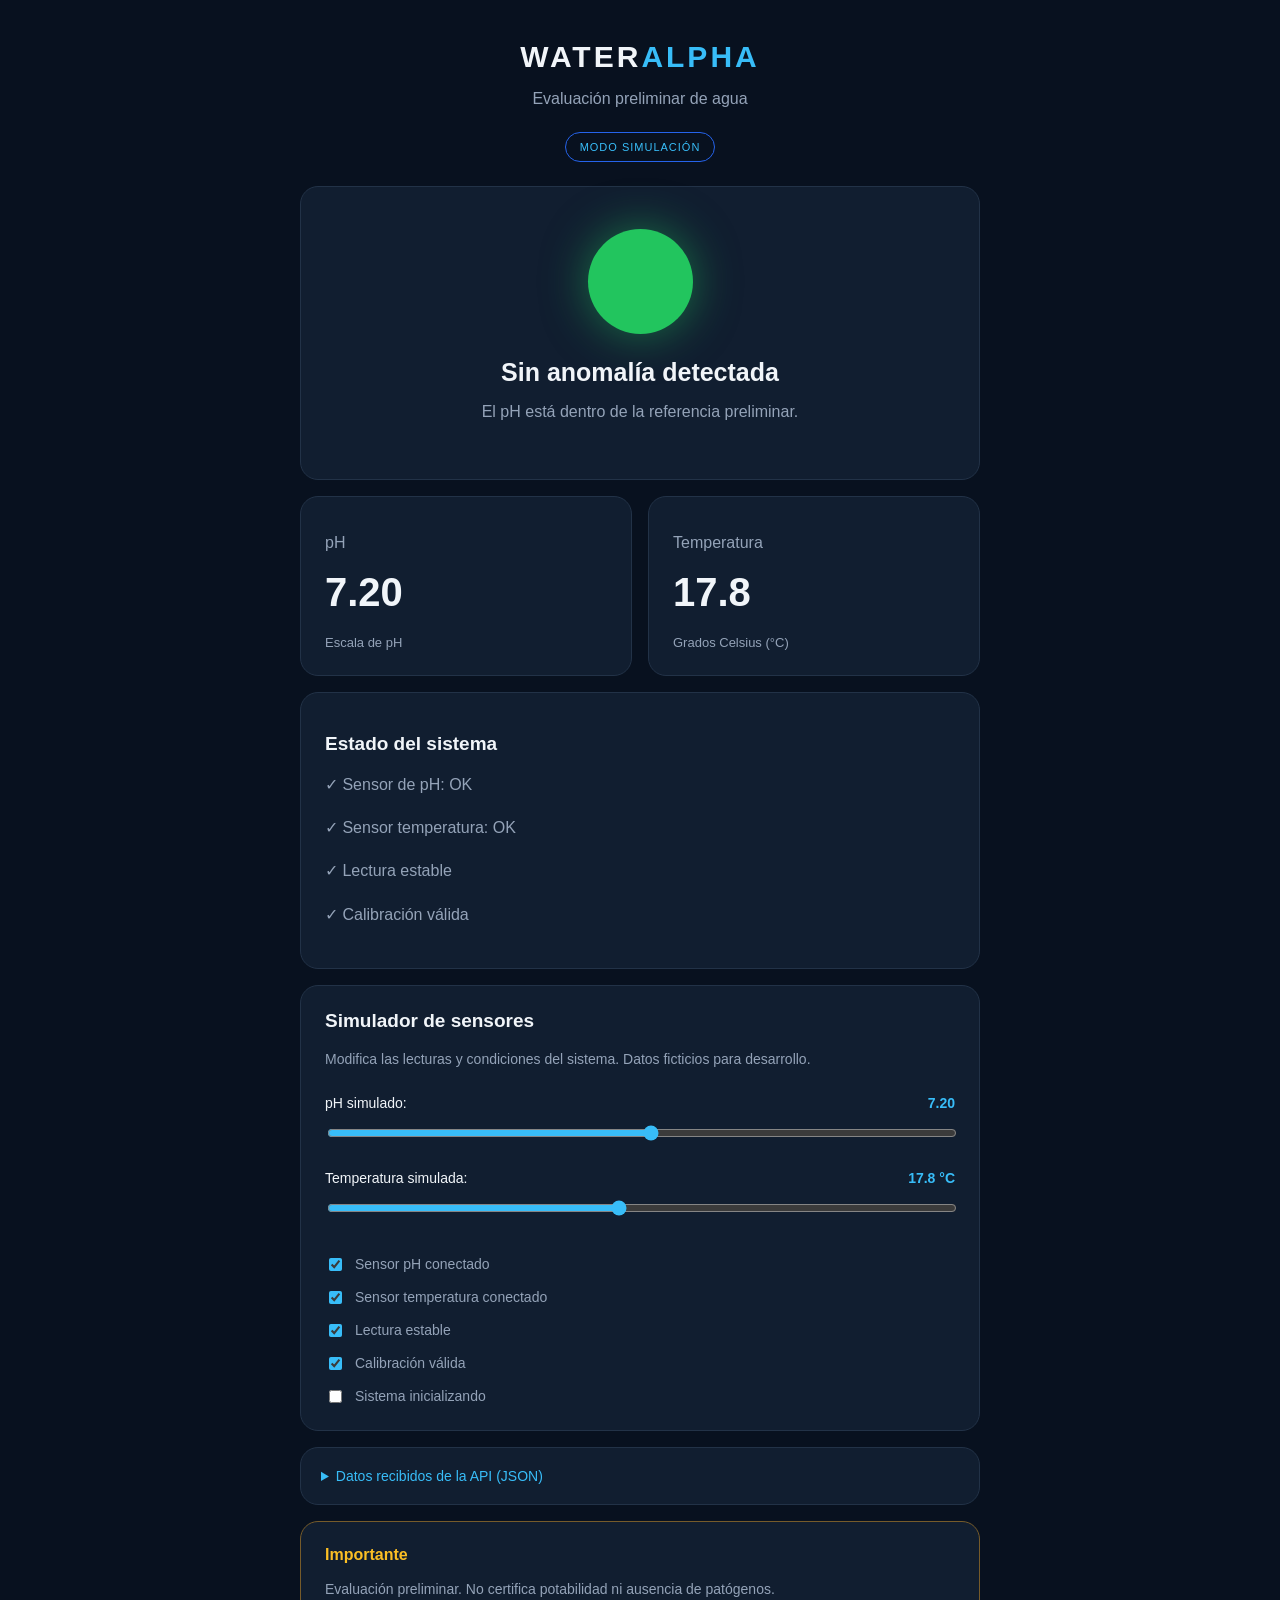
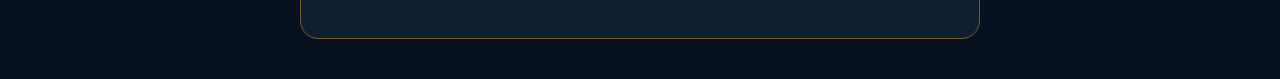
==== firmware/WaterAlpha/data/index.html @ 8d8c23e2 "feat: integrar LittleFS y archivos web en ESP32" ====
<!DOCTYPE html>
<html lang="es">
<head>
  <meta charset="UTF-8">
  <meta name="viewport" content="width=device-width, initial-scale=1.0">

  <title>WaterAlpha | Evaluación de agua</title>

  <!-- Conexión con nuestro archivo CSS -->
  <link rel="stylesheet" href="style.css">
  <script src="config.js" defer></script>
  <script src="mock.js" defer></script>
  <script src="state_machine.js" defer></script>
  <script src="api.js" defer></script>
  <script src="app.js" defer></script>
 
</head>

<body>

  <main class="dashboard">

    <!-- ENCABEZADO -->
    <header class="header">
      <span class="brand">WATER<span>ALPHA</span></span>
      <p>Evaluación preliminar de agua</p>
      <span id="mode-badge" class="mode">MODO SIMULACIÓN</span>
    </header>

    <!-- ESTADO PRINCIPAL -->
    <section class="status-card">
      <div id="status-light" class="status-light blue"></div>

      <h1 id="status-title">Inicializando</h1>

      <p id="status-message">
        Esperando mediciones...
      </p>
    </section>

    <!-- MEDICIONES -->
    <section class="measurements">

      <article class="measurement-card">
        <h2>pH</h2>
        <p id="ph-value" class="value">--</p>
        <span>Escala de pH</span>
      </article>

      <article class="measurement-card">
        <h2>Temperatura</h2>
        <p id="temperature-value" class="value">--</p>
        <span>Grados Celsius (°C)</span>
      </article>

    </section>

    <!-- DIAGNÓSTICO -->
    <section class="diagnostics">
      <h2>Estado del sistema</h2>

      <p id="ph-sensor-status">○ Sensor de pH: pendiente</p>
      <p id="temperature-sensor-status">○ Sensor de temperatura: pendiente</p>
      <p id="stability-status">○ Estabilidad: pendiente</p>
      <p id="calibration-status">○ Calibración: pendiente</p>
    </section>

    
<!-- PANEL DE SIMULACIÓN -->
<section class="simulator">

  <h2>Simulador de sensores</h2>

  <p class="simulator-description">
    Modifica las lecturas y condiciones del sistema.
    Datos ficticios para desarrollo.
  </p>

  <!-- Control de pH -->
  <div class="control">
    <label for="ph-input">
      pH simulado:
      <output id="ph-slider-value">7.20</output>
    </label>

    <input
      type="range"
      id="ph-input"
      min="0"
      max="14"
      step="0.05"
      value="7.2"
    >
  </div>

  <!-- Control de temperatura -->
  <div class="control">
    <label for="temperature-input">
      Temperatura simulada:
      <output id="temperature-slider-value">17.8 °C</output>
    </label>

    <input
      type="range"
      id="temperature-input"
      min="-10"
      max="50"
      step="0.1"
      value="17.8"
    >
  </div>

  <!-- Condiciones del sistema -->
  <div class="mock-flags">

    <label>
      <input type="checkbox" id="ph-connected" checked>
      Sensor pH conectado
    </label>

    <label>
      <input type="checkbox" id="temperature-connected" checked>
      Sensor temperatura conectado
    </label>

    <label>
      <input type="checkbox" id="stable-input" checked>
      Lectura estable
    </label>

    <label>
      <input type="checkbox" id="calibrated-input" checked>
      Calibración válida
    </label>
    
    <label>
      <input type="checkbox" id="initializing-input">
      Sistema inicializando
    </label>


  </div>

</section>


<!-- INSPECTOR DE API -->
<details class="api-debug">

  <summary>
    Datos recibidos de la API (JSON)
  </summary>

  <pre id="json-preview">Esperando respuesta...</pre>

</details>


    <!-- ADVERTENCIA -->
    <footer class="warning">
      <strong>Importante</strong>
      <p>
        Evaluación preliminar. No certifica potabilidad
        ni ausencia de patógenos.
      </p>
    </footer>

  </main>

</body>
</html>
---- firmware/WaterAlpha/data/style.css ----
/* WATERALPHA - ESTILOS INICIALES */

:root {
  --background: #08111f;
  --card: #111e30;
  --text: #f1f5f9;
  --muted: #94a3b8;
  --accent: #38bdf8;
}

* {
  box-sizing: border-box;
}

body {
  margin: 0;
  min-height: 100vh;
  font-family: Arial, sans-serif;
  background: var(--background);
  color: var(--text);
}

.dashboard {
  width: min(100% - 32px, 680px);
  margin: 40px auto;
}

/* ENCABEZADO */

.header {
  text-align: center;
  margin-bottom: 24px;
}

.brand {
  font-size: 30px;
  font-weight: 800;
  letter-spacing: 3px;
}

.brand span {
  color: var(--accent);
}

.header p {
  color: var(--muted);
}

.mode {
  display: inline-block;
  margin-top: 8px;
  padding: 8px 14px;
  border: 1px solid #2563eb;
  border-radius: 30px;
  font-size: 11px;
  letter-spacing: 1px;
  color: var(--accent);
}

/* TARJETAS */

.status-card,
.measurement-card,
.diagnostics,
.warning {
  background: var(--card);
  border: 1px solid #223247;
  border-radius: 18px;
  padding: 24px;
}

.status-card {
  text-align: center;
  padding: 42px 24px;
}

.status-card h1 {
  font-size: 25px;
  margin-bottom: 8px;
}

.status-card p {
  color: var(--muted);
}

/* LED VIRTUAL */

.status-light {
  width: 105px;
  height: 105px;
  margin: 0 auto 24px;
  border-radius: 50%;
  transition: background 0.3s, box-shadow 0.3s;
}

.status-light.blue {
  background: #3b82f6;
  box-shadow: 0 0 45px #3b82f680;
}

/* MEDICIONES */

.measurements {
  display: grid;
  grid-template-columns: repeat(2, 1fr);
  gap: 16px;
  margin: 16px 0;
}

.measurement-card h2 {
  color: var(--muted);
  font-size: 16px;
  font-weight: 400;
}

.value {
  font-size: 40px;
  font-weight: 700;
  margin: 18px 0;
}

.measurement-card span {
  color: var(--muted);
  font-size: 13px;
}

/* DIAGNÓSTICO */

.diagnostics h2 {
  font-size: 19px;
}

.diagnostics p {
  color: var(--muted);
  line-height: 1.7;
}

/* ADVERTENCIA */

.warning {
  margin-top: 16px;
  border-color: #765b2a;
}

.warning strong {
  color: #fbbf24;
}

.warning p {
  color: var(--muted);
  font-size: 14px;
  line-height: 1.6;
}

/* ADAPTACIÓN PARA CELULARES */

@media (max-width: 480px) {
  .dashboard {
    margin: 20px auto;
  }

  .measurements {
    grid-template-columns: 1fr;
  }

  .value {
    font-size: 36px;
  }
}


/* PANEL DE SIMULACIÓN */

.simulator {
  background: var(--card);
  border: 1px solid #223247;
  border-radius: 18px;
  padding: 24px;
  margin-top: 16px;
}

.simulator h2 {
  margin-top: 0;
  font-size: 19px;
}

.simulator-description {
  color: var(--muted);
  font-size: 14px;
  line-height: 1.6;
  margin-bottom: 25px;
}

.control {
  margin-bottom: 25px;
}

.control label {
  display: flex;
  justify-content: space-between;
  gap: 12px;
  margin-bottom: 12px;
  font-size: 14px;
}

.control output {
  color: var(--accent);
  font-weight: bold;
}

.control input[type="range"] {
  width: 100%;
  accent-color: var(--accent);
  cursor: pointer;
}

.mock-flags {
  display: grid;
  gap: 14px;
  padding-top: 10px;
}

.mock-flags label {
  display: flex;
  align-items: center;
  gap: 10px;
  font-size: 14px;
  color: var(--muted);
  cursor: pointer;
}

.mock-flags input {
  accent-color: var(--accent);
}


/* ESTADOS DEL LED VIRTUAL */

.status-light.green {
  background: #22c55e;
  box-shadow: 0 0 45px #22c55e80;
}

.status-light.yellow {
  background: #eab308;
  box-shadow: 0 0 45px #eab30880;
}

.status-light.red {
  background: #ef4444;
  box-shadow: 0 0 45px #ef444480;
}

.status-light.magenta {
  background: #d946ef;
  box-shadow: 0 0 45px #d946ef80;
  animation: error-pulse 1.5s ease-in-out infinite;
}

@keyframes error-pulse {
  0%, 100% {
    opacity: 1;
  }

  50% {
    opacity: 0.35;
  }
}

/* Accesibilidad: reducir animaciones */
@media (prefers-reduced-motion: reduce) {
  .status-light.magenta {
    animation: none;
  }
}


/* INSPECTOR DE API */

.api-debug {
  margin-top: 16px;
  padding: 20px;
  background: var(--card);
  border: 1px solid #223247;
  border-radius: 18px;
}

.api-debug summary {
  cursor: pointer;
  color: var(--accent);
  font-size: 14px;
}

.api-debug pre {
  padding: 16px;
  background: #08111f;
  border-radius: 10px;
  color: #cbd5e1;
  font-size: 12px;
  line-height: 1.6;
  white-space: pre-wrap;
  overflow-wrap: anywhere;
  max-height: 320px;
  overflow: auto;
}

/* Estado de pérdida de comunicación */
.status-light.offline {
  background: #64748b;
  box-shadow: 0 0 25px #64748b55;
}

.simulator[hidden] {
  display: none;
}
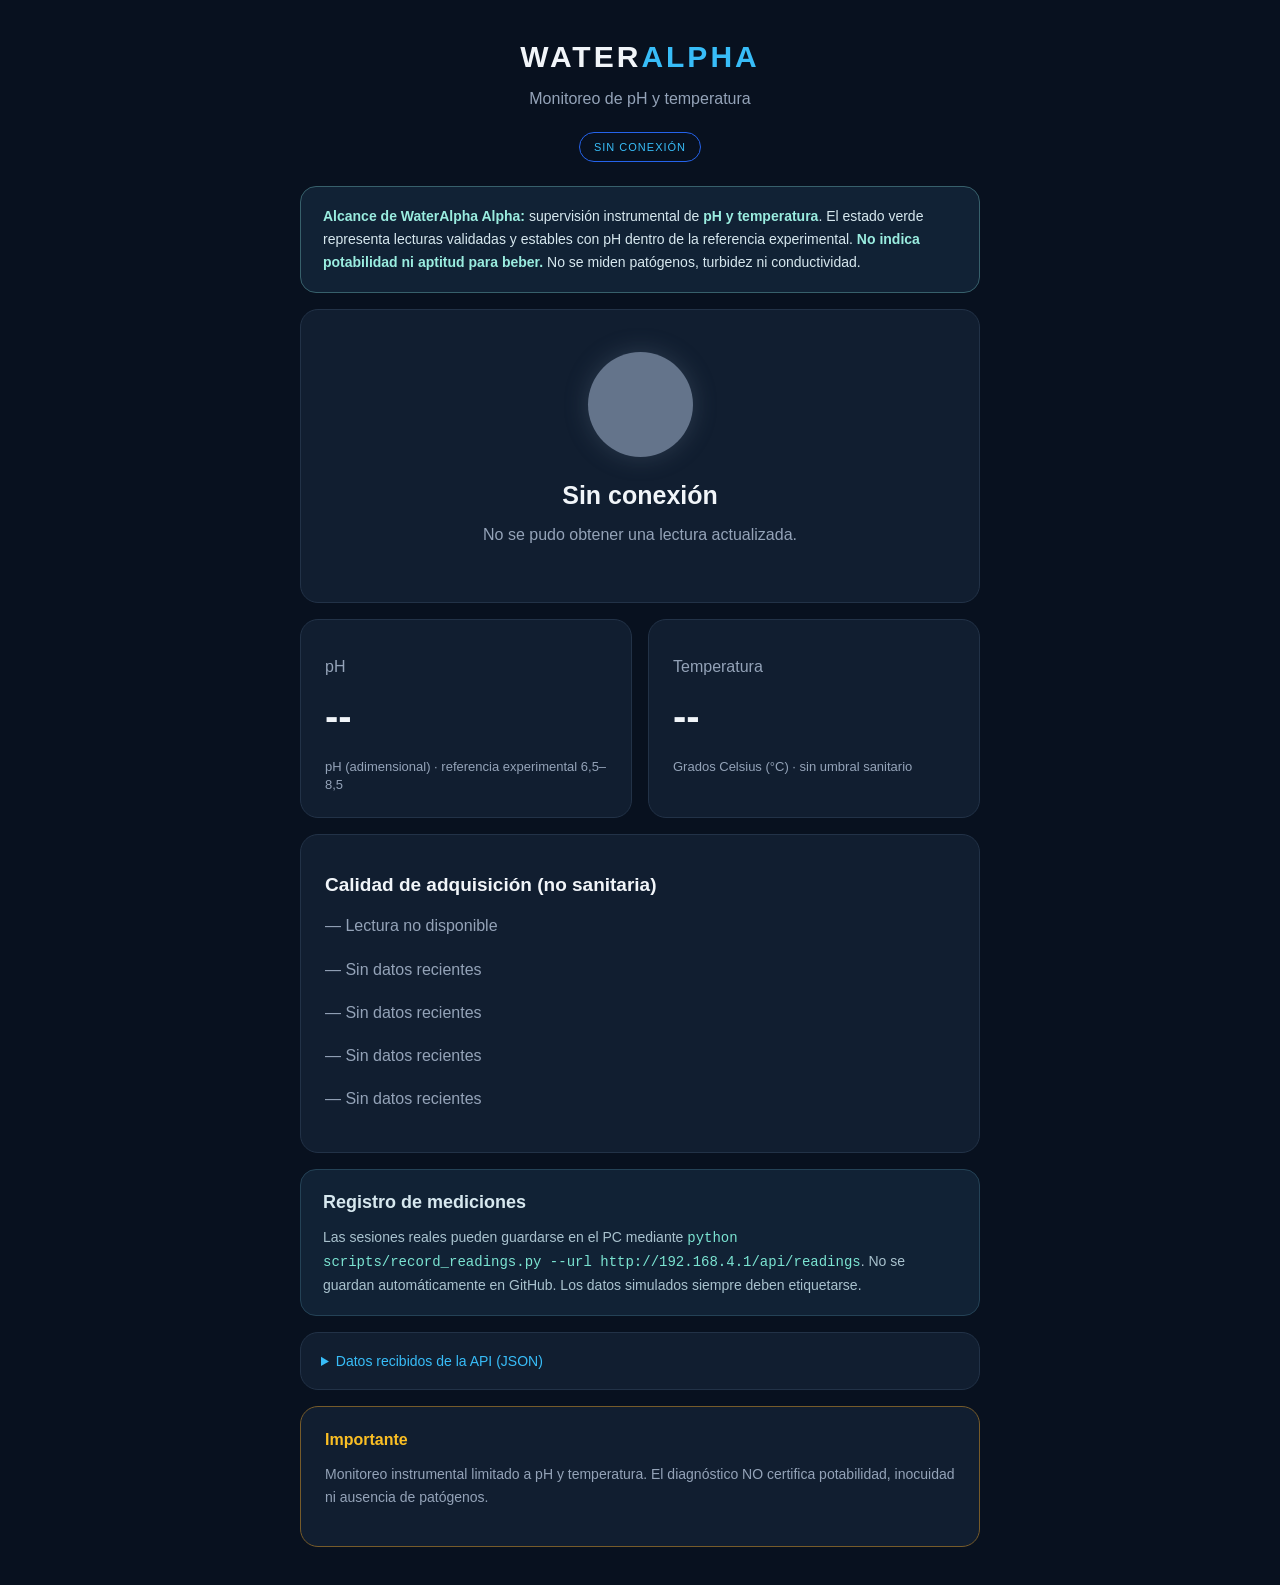
==== commit 1a90908a: "feat(avance3): distinguir modo real, evaluar estabilidad térmica y adaptar web y 3 LEDs" ====
--- a/firmware/WaterAlpha/data/index.html
+++ b/firmware/WaterAlpha/data/index.html
@@ -5,7 +5,7 @@
   <meta charset="UTF-8">
   <meta name="viewport" content="width=device-width, initial-scale=1.0">
 
-  <title>WaterAlpha | Evaluación de agua</title>
+  <title>WaterAlpha | Monitoreo instrumental de pH y temperatura</title>
 
   <!-- Conexión con nuestro archivo CSS -->
   <link rel="stylesheet" href="style.css">
@@ -24,12 +24,13 @@
     <!-- ENCABEZADO -->
     <header class="header">
       <span class="brand">WATER<span>ALPHA</span></span>
-      <p>Evaluación preliminar de agua</p>
+      <p>Monitoreo de pH y temperatura</p>
       <span id="mode-badge" class="mode">MODO SIMULACIÓN</span>
     </header>
 
     <!-- ESTADO PRINCIPAL -->
-    <section class="status-card">
+    <section class="scope-notice" role="note"><strong>Alcance de WaterAlpha Alpha:</strong> supervisión instrumental de <strong>pH y temperatura</strong>. El estado verde representa lecturas validadas y estables con pH dentro de la referencia experimental. <strong>No indica potabilidad ni aptitud para beber.</strong> No se miden patógenos, turbidez ni conductividad.</section>
+<section class="status-card">
       <div id="status-light" class="status-light blue"></div>
 
       <h1 id="status-title">Inicializando</h1>
@@ -45,20 +46,21 @@
       <article class="measurement-card">
         <h2>pH</h2>
         <p id="ph-value" class="value">--</p>
-        <span>Escala de pH</span>
+        <span>pH (adimensional) · referencia experimental 6,5–8,5</span>
       </article>
 
       <article class="measurement-card">
         <h2>Temperatura</h2>
         <p id="temperature-value" class="value">--</p>
-        <span>Grados Celsius (°C)</span>
+        <span>Grados Celsius (°C) · sin umbral sanitario</span>
       </article>
 
     </section>
 
     <!-- DIAGNÓSTICO -->
     <section class="diagnostics">
-      <h2>Estado del sistema</h2>
+      <h2>Calidad de adquisición (no sanitaria)</h2>
+      <p id="reading-valid-status">○ Validez de lectura: pendiente</p>
 
       <p id="ph-sensor-status">○ Sensor de pH: pendiente</p>
       <p id="temperature-sensor-status">○ Sensor de temperatura: pendiente</p>
@@ -70,7 +72,7 @@
 <!-- PANEL DE SIMULACIÓN -->
 <section class="simulator">
 
-  <h2>Simulador de sensores</h2>
+  <h2>Simulador de sensores — DATOS FICTICIOS</h2>
 
   <p class="simulator-description">
     Modifica las lecturas y condiciones del sistema.
@@ -145,6 +147,7 @@
 </section>
 
 
+<section class="persist-info"><h2>Registro de mediciones</h2><p>Las sesiones reales pueden guardarse en el PC mediante <code>python scripts/record_readings.py --url http://192.168.4.1/api/readings</code>. No se guardan automáticamente en GitHub. Los datos simulados siempre deben etiquetarse.</p></section>
 <!-- INSPECTOR DE API -->
 <details class="api-debug">
 
@@ -161,8 +164,8 @@
     <footer class="warning">
       <strong>Importante</strong>
       <p>
-        Evaluación preliminar. No certifica potabilidad
-        ni ausencia de patógenos.
+        Monitoreo instrumental limitado a pH y temperatura. El diagnóstico
+        NO certifica potabilidad, inocuidad ni ausencia de patógenos.
       </p>
     </footer>
 
--- a/firmware/WaterAlpha/data/style.css
+++ b/firmware/WaterAlpha/data/style.css
@@ -314,3 +314,13 @@
 .simulator[hidden] {
   display: none;
 }
+
+/* Avance 3: declaración explícita de alcance y registro */
+.scope-notice,.persist-info{background:#112235;border:1px solid #37606b;border-radius:16px;padding:18px 22px;margin:16px 0;line-height:1.65;color:#d7e8ef;font-size:14px}
+.scope-notice strong{color:#9aede0}
+.persist-info{border-color:#244256}
+.persist-info h2{margin:0 0 8px;font-size:18px}
+.persist-info p{margin:0;color:#a9c2ce}
+.persist-info code{color:#7be4d2;overflow-wrap:anywhere}
+.status-light.magenta{animation:error-pulse .55s steps(1) infinite}
+@media(prefers-reduced-motion:reduce){.status-light.magenta{animation:none}}
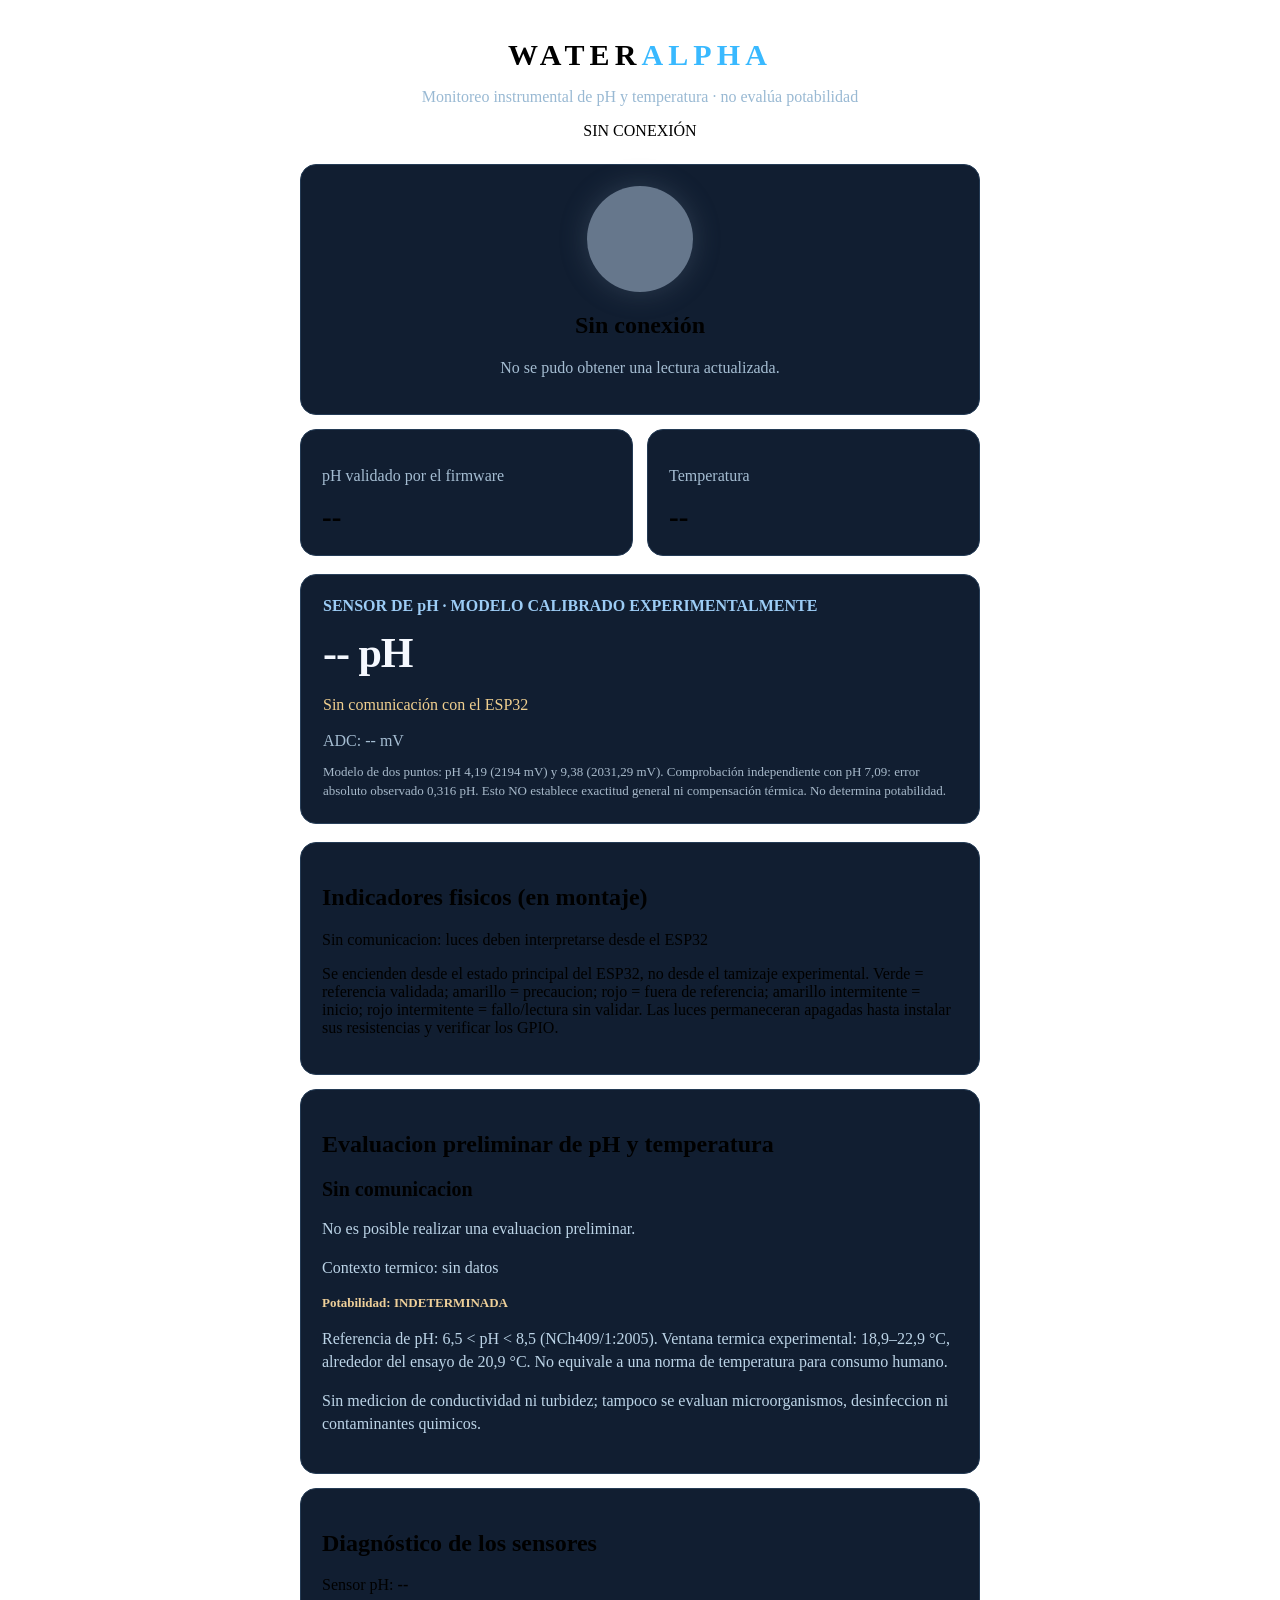
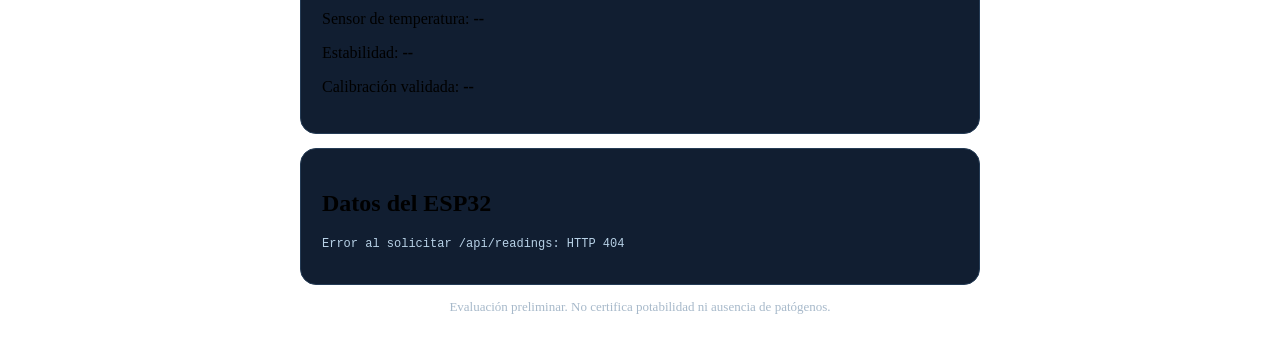
==== commit 44c8c6fe: "UPDATE Calibracion realizada. Se modifico la pagina para recibir veredictos en funcion del ph y de t" ====
--- a/firmware/WaterAlpha/data/index.html
+++ b/firmware/WaterAlpha/data/index.html
@@ -1,175 +1,315 @@
-
 <!DOCTYPE html>
 <html lang="es">
 <head>
   <meta charset="UTF-8">
   <meta name="viewport" content="width=device-width, initial-scale=1.0">
-
-  <title>WaterAlpha | Monitoreo instrumental de pH y temperatura</title>
-
-  <!-- Conexión con nuestro archivo CSS -->
-  <link rel="stylesheet" href="style.css">
-  <script src="config.js" defer></script>
-  <script src="mock.js" defer></script>
-  <script src="state_machine.js" defer></script>
-  <script src="api.js" defer></script>
-  <script src="app.js" defer></script>
- 
+  <meta name="theme-color" content="#081322">
+  <title>WaterAlpha | Monitoreo de pH y temperatura</title>
+  <link rel="stylesheet" href="/style.css">
+  <style>
+    /* Solo añade estilos a las tarjetas nuevas; mantiene style.css original. */
+    .wa-experimental {
+      max-width: 680px;
+      margin: 18px auto;
+      padding: 22px;
+      border-radius: 16px;
+      background: #111e31;
+      border: 1px solid #29405a;
+      color: #f5f8fe;
+      box-sizing: border-box;
+    }
+    .wa-experimental h2 {
+      font-size: 16px;
+      margin: 0 0 14px;
+      color: #9cccf5;
+    }
+    .wa-experimental .wa-reading {
+      font-size: clamp(30px, 7vw, 42px);
+      font-weight: 750;
+      letter-spacing: -1px;
+      font-variant-numeric: tabular-nums;
+    }
+    .wa-experimental .wa-mv {
+      color: #a5bdd2;
+      margin: 7px 0;
+      font-variant-numeric: tabular-nums;
+    }
+    .wa-experimental p { line-height: 1.45; }
+    .wa-experimental .wa-note {
+      color: #a7b9ca;
+      font-size: 13px;
+      margin-bottom: 0;
+    }
+    .wa-experimental .wa-preview-status { color: #f0cf8f; }
+    .wa-local-layout {
+      max-width: 680px;
+      margin: 0 auto;
+      padding: 10px 12px 35px;
+    }
+    .wa-local-layout header { text-align: center; margin: 18px auto 24px; }
+    .wa-local-layout header h1 {
+      letter-spacing: .17em;
+      font-size: 30px;
+      margin-bottom: 10px;
+    }
+    .wa-local-layout header p { color: #99b9d3; }
+    .wa-local-layout .wa-card {
+      background: #111e31;
+      border: 1px solid #243b55;
+      border-radius: 16px;
+      padding: 21px;
+      margin: 14px 0;
+    }
+    .wa-local-layout .wa-state { text-align: center; }
+    #status-light {
+      display: block;
+      width: 106px;
+      height: 106px;
+      margin: 0 auto 20px;
+      border-radius: 50%;
+      background: #66778c;
+      box-shadow: 0 0 28px rgba(130, 150, 170, .12);
+    }
+    .wa-local-layout .wa-grid {
+      display: grid;
+      grid-template-columns: repeat(2, minmax(0, 1fr));
+      gap: 14px;
+    }
+    .wa-local-layout .wa-grid .wa-card { margin: 0; }
+    .wa-local-layout .wa-value { font-size: 29px; font-weight: 700; }
+    .wa-local-layout .wa-muted { color: #a5bdd2; }
+
+    .wa-screening-title { font-size: 20px; font-weight: 700; margin: 8px 0; }
+    .wa-screening-text { color: #bcd4e7; line-height: 1.45; }
+    .wa-screening-warning { color: #eecf99; font-size: 13px; }
+    .wa-local-layout .simulator { display: none; }
+    .wa-local-layout pre {
+      white-space: pre-wrap;
+      overflow-wrap: anywhere;
+      color: #b8d2e7;
+      font-size: 12px;
+    }
+    .wa-local-layout footer { color: #a7b9ca; font-size: 13px; text-align: center; }
+    @media (max-width: 430px) {
+      .wa-local-layout .wa-grid { grid-template-columns: 1fr; }
+    }
+  </style>
 </head>
-
 <body>
-
-  <main class="dashboard">
-
-    <!-- ENCABEZADO -->
-    <header class="header">
-      <span class="brand">WATER<span>ALPHA</span></span>
-      <p>Monitoreo de pH y temperatura</p>
-      <span id="mode-badge" class="mode">MODO SIMULACIÓN</span>
+  <main class="wa-local-layout">
+    <header>
+      <h1>WATER<span style="color:#39b9ff">ALPHA</span></h1>
+      <p>Monitoreo instrumental de pH y temperatura · no evalúa potabilidad</p>
+      <div id="mode-badge" class="mode">MODO REAL</div>
     </header>
 
-    <!-- ESTADO PRINCIPAL -->
-    <section class="scope-notice" role="note"><strong>Alcance de WaterAlpha Alpha:</strong> supervisión instrumental de <strong>pH y temperatura</strong>. El estado verde representa lecturas validadas y estables con pH dentro de la referencia experimental. <strong>No indica potabilidad ni aptitud para beber.</strong> No se miden patógenos, turbidez ni conductividad.</section>
-<section class="status-card">
-      <div id="status-light" class="status-light blue"></div>
-
-      <h1 id="status-title">Inicializando</h1>
-
-      <p id="status-message">
-        Esperando mediciones...
+    <!-- IDs originales: app.js sigue actualizando el estado virtual. -->
+    <section class="wa-card wa-state" aria-live="polite">
+      <span id="status-light" aria-hidden="true"></span>
+      <h2 id="status-title">Inicializando...</h2>
+      <p id="status-message" class="wa-muted">Esperando una lectura actualizada.</p>
+    </section>
+
+    <div class="wa-grid">
+      <section class="wa-card">
+        <p class="wa-muted">pH validado por el firmware</p>
+        <div id="ph-value" class="wa-value">--</div>
+      </section>
+      <section class="wa-card">
+        <p class="wa-muted">Temperatura</p>
+        <div id="temperature-value" class="wa-value">--</div>
+      </section>
+    </div>
+
+    <!-- NUEVO: vista experimental separada del pH oficial y del semaforo. -->
+    <section class="wa-experimental" aria-labelledby="wa-exp-heading">
+      <h2 id="wa-exp-heading">SENSOR DE pH · MODELO CALIBRADO EXPERIMENTALMENTE</h2>
+      <div id="ph-preview" class="wa-reading">-- pH</div>
+      <p id="ph-preview-state" class="wa-preview-status">Esperando datos del ESP32...</p>
+      <div id="ph-preview-mv" class="wa-mv">ADC: -- mV</div>
+      <p class="wa-note">
+        Modelo de dos puntos: pH 4,19 (2194 mV) y 9,38 (2031,29 mV).
+        Comprobación independiente con pH 7,09: error absoluto observado 0,316 pH.
+        Esto NO establece exactitud general ni compensación térmica.
+        No determina potabilidad.
       </p>
     </section>
 
-    <!-- MEDICIONES -->
-    <section class="measurements">
-
-      <article class="measurement-card">
-        <h2>pH</h2>
-        <p id="ph-value" class="value">--</p>
-        <span>pH (adimensional) · referencia experimental 6,5–8,5</span>
-      </article>
-
-      <article class="measurement-card">
-        <h2>Temperatura</h2>
-        <p id="temperature-value" class="value">--</p>
-        <span>Grados Celsius (°C) · sin umbral sanitario</span>
-      </article>
-
-    </section>
-
-    <!-- DIAGNÓSTICO -->
-    <section class="diagnostics">
-      <h2>Calidad de adquisición (no sanitaria)</h2>
-      <p id="reading-valid-status">○ Validez de lectura: pendiente</p>
-
-      <p id="ph-sensor-status">○ Sensor de pH: pendiente</p>
-      <p id="temperature-sensor-status">○ Sensor de temperatura: pendiente</p>
-      <p id="stability-status">○ Estabilidad: pendiente</p>
-      <p id="calibration-status">○ Calibración: pendiente</p>
-    </section>
-
-    
-<!-- PANEL DE SIMULACIÓN -->
-<section class="simulator">
-
-  <h2>Simulador de sensores — DATOS FICTICIOS</h2>
-
-  <p class="simulator-description">
-    Modifica las lecturas y condiciones del sistema.
-    Datos ficticios para desarrollo.
-  </p>
-
-  <!-- Control de pH -->
-  <div class="control">
-    <label for="ph-input">
-      pH simulado:
-      <output id="ph-slider-value">7.20</output>
-    </label>
-
-    <input
-      type="range"
-      id="ph-input"
-      min="0"
-      max="14"
-      step="0.05"
-      value="7.2"
-    >
-  </div>
-
-  <!-- Control de temperatura -->
-  <div class="control">
-    <label for="temperature-input">
-      Temperatura simulada:
-      <output id="temperature-slider-value">17.8 °C</output>
-    </label>
-
-    <input
-      type="range"
-      id="temperature-input"
-      min="-10"
-      max="50"
-      step="0.1"
-      value="17.8"
-    >
-  </div>
-
-  <!-- Condiciones del sistema -->
-  <div class="mock-flags">
-
-    <label>
-      <input type="checkbox" id="ph-connected" checked>
-      Sensor pH conectado
-    </label>
-
-    <label>
-      <input type="checkbox" id="temperature-connected" checked>
-      Sensor temperatura conectado
-    </label>
-
-    <label>
-      <input type="checkbox" id="stable-input" checked>
-      Lectura estable
-    </label>
-
-    <label>
-      <input type="checkbox" id="calibrated-input" checked>
-      Calibración válida
-    </label>
-    
-    <label>
-      <input type="checkbox" id="initializing-input">
-      Sistema inicializando
-    </label>
-
-
-  </div>
-
-</section>
-
-
-<section class="persist-info"><h2>Registro de mediciones</h2><p>Las sesiones reales pueden guardarse en el PC mediante <code>python scripts/record_readings.py --url http://192.168.4.1/api/readings</code>. No se guardan automáticamente en GitHub. Los datos simulados siempre deben etiquetarse.</p></section>
-<!-- INSPECTOR DE API -->
-<details class="api-debug">
-
-  <summary>
-    Datos recibidos de la API (JSON)
-  </summary>
-
-  <pre id="json-preview">Esperando respuesta...</pre>
-
-</details>
-
-
-    <!-- ADVERTENCIA -->
-    <footer class="warning">
-      <strong>Importante</strong>
-      <p>
-        Monitoreo instrumental limitado a pH y temperatura. El diagnóstico
-        NO certifica potabilidad, inocuidad ni ausencia de patógenos.
-      </p>
+
+    <section class="wa-card" aria-live="polite">
+      <h2>Indicadores fisicos (en montaje)</h2>
+      <p id="led-indicator-status">Esperando estado...</p>
+      <p class="wa-note">Se encienden desde el estado principal del ESP32, no desde el tamizaje experimental.
+        Verde = referencia validada; amarillo = precaucion; rojo = fuera de referencia;
+        amarillo intermitente = inicio; rojo intermitente = fallo/lectura sin validar.
+        Las luces permaneceran apagadas hasta instalar sus resistencias y verificar los GPIO.</p>
+    </section>
+
+    <!-- Evaluacion experimental adicional: nunca reemplaza el estado formal MAGENTA. -->
+    <section class="wa-card" aria-labelledby="screening-heading" aria-live="polite">
+      <h2 id="screening-heading">Evaluacion preliminar de pH y temperatura</h2>
+      <p id="screening-title" class="wa-screening-title">Esperando datos del ESP32...</p>
+      <p id="screening-message" class="wa-screening-text">La evaluacion no determina potabilidad.</p>
+      <p id="temperature-context" class="wa-screening-text">Contexto termico: --</p>
+      <p class="wa-screening-warning"><strong>Potabilidad: <span id="potability-status">INDETERMINADA</span></strong></p>
+      <p class="wa-screening-text">Referencia de pH: 6,5 &lt; pH &lt; 8,5 (NCh409/1:2005).
+        Ventana termica experimental: 18,9–22,9 °C, alrededor del ensayo de 20,9 °C.
+        No equivale a una norma de temperatura para consumo humano.</p>
+      <p class="wa-screening-text">Sin medicion de conductividad ni turbidez; tampoco se evaluan
+        microorganismos, desinfeccion ni contaminantes quimicos.</p>
+    </section>
+
+    <section class="wa-card">
+      <h2>Diagnóstico de los sensores</h2>
+      <p>Sensor pH: <strong id="ph-sensor-status">--</strong></p>
+      <p>Sensor de temperatura: <strong id="temperature-sensor-status">--</strong></p>
+      <p>Estabilidad: <strong id="stability-status">--</strong></p>
+      <p>Calibración validada: <strong id="calibration-status">--</strong></p>
+    </section>
+
+    <section class="wa-card">
+      <h2>Datos del ESP32</h2>
+      <pre id="json-preview">Esperando respuesta...</pre>
+    </section>
+
+    <footer>
+      Evaluación preliminar. No certifica potabilidad ni ausencia de patógenos.
     </footer>
-
   </main>
 
+  <!-- Vista REAL independiente. No depende de app.js ni modifica firmware. -->
+  <script>
+    (() => {
+      "use strict";
+      const el = (id) => document.getElementById(id);
+      const REFRESH_MS = 1500;
+      let pending = false;
+
+      const COLORS = {
+        BLUE: "#3498ed",
+        GREEN: "#34bb8c",
+        YELLOW: "#e9b849",
+        RED: "#e16472",
+        MAGENTA: "#b566df"
+      };
+      const HEADINGS = {
+        BLUE: "Inicializando",
+        GREEN: "Dentro de referencias preliminares",
+        YELLOW: "Atención",
+        RED: "Fuera de referencias preliminares",
+        MAGENTA: "Medición no validada"
+      };
+      const number = (n) => typeof n === "number" && Number.isFinite(n);
+      const SCREEN_LABELS = {
+        NO_EVALUABLE: "Evaluacion no disponible",
+        ALERTA_PH: "Alerta preliminar de pH",
+        PRECAUCION: "Precaucion: revisar condiciones",
+        PH_DENTRO_REFERENCIA: "pH experimental dentro de referencia"
+      };
+
+      function colorLight(state) {
+        const color = COLORS[state] || "#66778c";
+        el("status-light").style.background = color;
+        el("status-light").style.boxShadow = `0 0 28px ${color}55`;
+      }
+
+      function showReadings(data) {
+        const real = data.mode === "REAL";
+        const tempOK = data.temperature_sensor_ok === true && number(data.temperature);
+        const adcOK = real && number(data.ph_adc_mv);
+        const experimentalOK = real && number(data.ph_estimated);
+        // Mostrar una lectura calibrada aunque esté transitoriamente inestable;
+        // su diagnostico de validez permanece visible por separado.
+        const officialPhOK = data.calibrated === true &&
+                             data.ph_sensor_ok === true && number(data.ph);
+        const state = typeof data.state === "string" ? data.state : "MAGENTA";
+
+        el("mode-badge").textContent = real ? "MODO REAL" : `MODO ${data.mode || "DESCONOCIDO"}`;
+        el("status-title").textContent = HEADINGS[state] || state;
+        el("status-message").textContent = data.message || "Sin mensaje del ESP32";
+        colorLight(state);
+        const physicalText = {
+          GREEN: "VERDE fijo - pH dentro del criterio experimental, mediciones formalmente validadas",
+          YELLOW: "AMARILLO fijo - precaucion / estabilidad pendiente",
+          RED: "ROJO fijo - pH fuera de referencia experimental",
+          BLUE: "AMARILLO intermitente lento - inicializando",
+          MAGENTA: "ROJO intermitente rapido - medicion no validada"
+        };
+        el("led-indicator-status").textContent = physicalText[state] || "Estado no disponible";
+
+        el("temperature-value").textContent = tempOK ? `${data.temperature.toFixed(2)} °C` : "--";
+        el("ph-value").textContent = officialPhOK ? data.ph.toFixed(2) : "--";
+        el("ph-preview-mv").textContent = adcOK
+          ? `ADC: ${Math.round(data.ph_adc_mv)} mV` : "ADC: -- mV";
+        el("ph-preview").textContent = experimentalOK
+          ? `${data.ph_estimated.toFixed(2)} pH` : "-- pH";
+        el("ph-preview-state").textContent = experimentalOK
+          ? "Estimación por calibración experimental de 2 puntos · verificación en firmware: " +
+            (data.calibrated === true ? "confirmada por firmware" : "pendiente de evidencia en firmware")
+          : adcOK
+            ? "ADC recibido; sin estimación válida (fuera de rango o modelo no disponible)"
+            : "Señal de pH no disponible";
+
+        el("ph-sensor-status").textContent = data.ph_sensor_ok === true
+          ? "Validación electrónica habilitada"
+          : adcOK ? "ADC activo; validación de pH pendiente" : "No disponible / sin validar";
+        el("temperature-sensor-status").textContent = tempOK ? "Conectado" : "No disponible";
+        el("stability-status").textContent = data.stable === true ? "Sí" : "No verificada";
+        el("calibration-status").textContent = data.calibrated === true ? "Sí" : "Pendiente";
+        const screen = data.screening_status || "NO_EVALUABLE";
+        el("screening-title").textContent = SCREEN_LABELS[screen] || "Evaluacion no disponible";
+        el("screening-message").textContent = data.screening_message || "Evaluacion no disponible.";
+        const tContext = data.temperature_reference_status;
+        el("temperature-context").textContent = tContext === "CERCANA_CALIBRACION"
+          ? "Temperatura cercana a la del ensayo de calibracion (20,9 °C)."
+          : tContext === "FUERA_VENTANA_EXPERIMENTAL"
+            ? "Temperatura fuera de la ventana experimental; compensacion termica no validada."
+            : "Temperatura no disponible o sin referencia experimental.";
+        el("potability-status").textContent = "INDETERMINADA";
+        el("json-preview").textContent = JSON.stringify(data, null, 2);
+      }
+
+      function showOffline(reason) {
+        el("mode-badge").textContent = "SIN CONEXIÓN";
+        el("status-title").textContent = "Sin conexión";
+        el("status-message").textContent = "No se pudo obtener una lectura actualizada.";
+        colorLight("OFFLINE");
+        el("temperature-value").textContent = "--";
+        el("ph-value").textContent = "--";
+        el("ph-preview").textContent = "-- pH";
+        el("ph-preview-mv").textContent = "ADC: -- mV";
+        el("ph-preview-state").textContent = "Sin comunicación con el ESP32";
+        el("led-indicator-status").textContent = "Sin comunicacion: luces deben interpretarse desde el ESP32";
+        el("ph-sensor-status").textContent = "--";
+        el("temperature-sensor-status").textContent = "--";
+        el("stability-status").textContent = "--";
+        el("calibration-status").textContent = "--";
+        el("screening-title").textContent = "Sin comunicacion";
+        el("screening-message").textContent = "No es posible realizar una evaluacion preliminar.";
+        el("temperature-context").textContent = "Contexto termico: sin datos";
+        el("potability-status").textContent = "INDETERMINADA";
+        el("json-preview").textContent = "Error al solicitar /api/readings: " + reason;
+      }
+
+      async function refresh() {
+        if (pending) return;
+        pending = true;
+        try {
+          const response = await fetch("/api/readings", { cache: "no-store" });
+          if (!response.ok) throw new Error("HTTP " + response.status);
+          const data = await response.json();
+          if (!data || typeof data !== "object") throw new Error("JSON inválido");
+          showReadings(data);
+        } catch (error) {
+          showOffline(error?.message || "Error de conexión");
+        } finally {
+          pending = false;
+        }
+      }
+
+      refresh();
+      setInterval(refresh, REFRESH_MS);
+    })();
+  </script>
 </body>
 </html>
